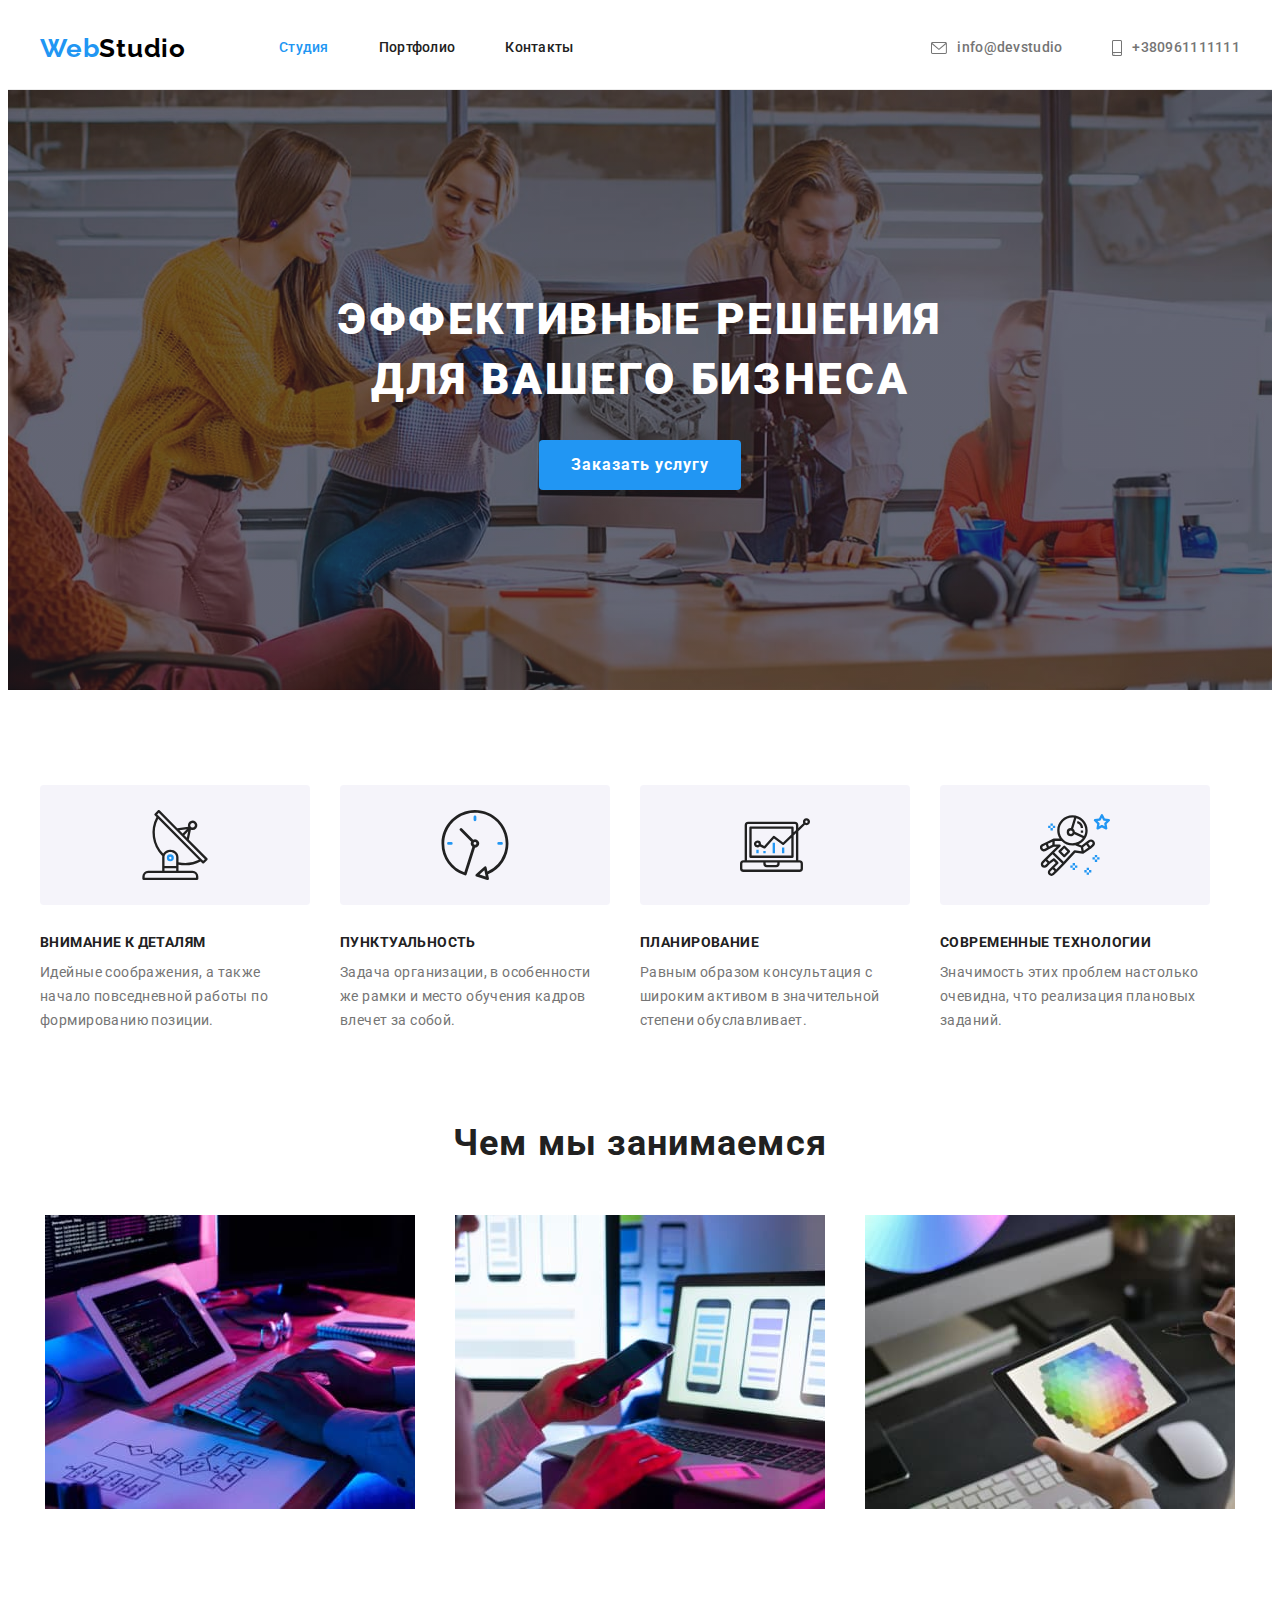
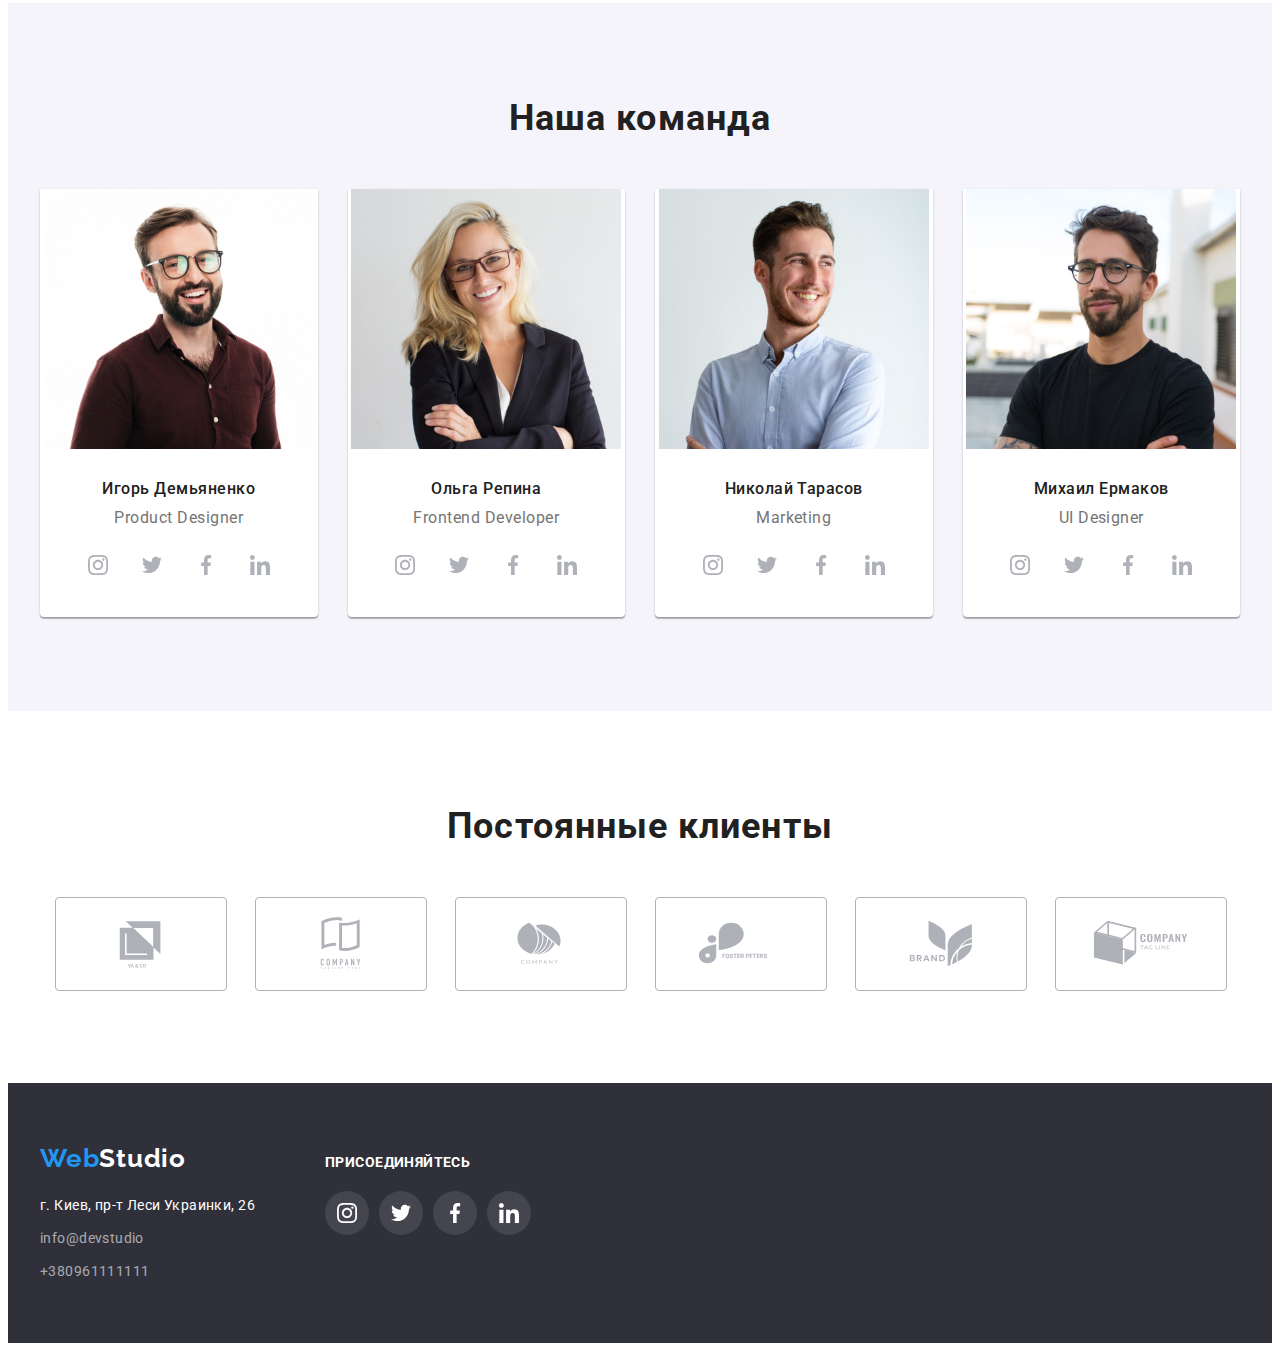
==== index.html @ 1d9ff9e4 "add HW4" ====
<!DOCTYPE html>
<html lang="ru">
  <head>
    <meta charset="UTF-8" />
    <meta http-equiv="X-UA-Compatible" content="IE=edge" />
    <meta name="viewport" content="width=device-width, initial-scale=1.0" />
    <link rel="preconnect" href="https://fonts.googleapis.com" />
    <link rel="preconnect" href="https://fonts.gstatic.com" crossorigin />
    <link
      href="https://fonts.googleapis.com/css2?family=Raleway:wght@700&family=Roboto:wght@400;500;700;900&display=swap"
      rel="stylesheet"
    />
    <title>WebStudio</title>
    <link
      rel="stylesheet"
      href="https://cdnjs.cloudflare.com/ajax/libs/modern-normalize/1.1.0/modern-normalize.min.css"
      integrity="sha512-wpPYUAdjBVSE4KJnH1VR1HeZfpl1ub8YT/NKx4PuQ5NmX2tKuGu6U/JRp5y+Y8XG2tV+wKQpNHVUX03MfMFn9Q=="
      crossorigin="anonymous"
      referrerpolicy="no-referrer"
    />
    <link rel="stylesheet" href="./css/styles.css" />
  </head>
  <body>
    <!----------------------header-->
    <header class="header">
      <div class="container">
        <a class="header-logo link logo" href="/" lang="en"
          ><span class="color-logo">Web</span>Studio</a
        >
        <nav class="header-nav">
          <ul class="header-list list">
            <li class="header-item">
              <a href="" class="header-link link current">Студия</a>
            </li>
            <li class="header-item">
              <a href="./portfolio.html" class="header-link link">Портфолио</a>
            </li>
            <li class="header-item">
              <a href="" class="header-link link">Контакты</a>
            </li>
          </ul>
        </nav>

        <ul class="header-contacts list">
          <li class="header-contacts-item">
            <a
              href="mailto:info@devstudio"
              class="header-contacts-link header-link link"
            >
              <svg class="header-icons" width="16" height="12">
                <use href="./images/icons.svg#icon-tel"></use>
              </svg>
              info@devstudio</a
            >
          </li>
          <li class="header-contacts-item">
            <a
              href="tel:+380961111111"
              class="header-contacts-link header-link link"
            >
              <svg class="header-icons" width="10" height="16">
                <use href="./images/icons.svg#icon-smartphone"></use>
              </svg>
              +380961111111</a
            >
          </li>
        </ul>
      </div>
    </header>

    <!---------------------------------main-->
    <main>
      <!-------------------------------hero-->
      <section class="hero">
        <div class="container">
          <h1 class="hero-title">Эффективные решения для вашего бизнеса</h1>
          <button type="button" onclick="" class="hero-btn hero-btn-text">
            Заказать услугу
          </button>
        </div>
      </section>

      <!-------------------------------properties-->
      <section class="properties">
        <div class="container">
          <h2 class="visually-hidden">Особенности</h2>
          <ul class="properties-list list">
            <li class="properties-item">
              <h3 class="properties-title">Внимание к деталям</h3>
              <p class="properties-text text">
                Идейные соображения, а также начало повседневной работы по
                формированию позиции.
              </p>
            </li>

            <li class="properties-item">
              <h3 class="properties-title">Пунктуальность</h3>
              <p class="properties-text text">
                Задача организации, в особенности же рамки и место обучения
                кадров влечет за собой.
              </p>
            </li>

            <li class="properties-item">
              <h3 class="properties-title">Планирование</h3>
              <p class="properties-text text">
                Равным образом консультация с широким активом в значительной
                степени обуславливает.
              </p>
            </li>

            <li class="properties-item">
              <h3 class="properties-title">Современные технологии</h3>
              <p class="properties-text text">
                Значимость этих проблем настолько очевидна, что реализация
                плановых заданий.
              </p>
            </li>
          </ul>
        </div>
      </section>

      <!-----------------------------------work-->
      <section class="work">
        <div class="container">
          <h2 class="work-title title">Чем мы занимаемся</h2>
          <ul class="work-list list">
            <li class="work-item">
              <img
                src="./images/box1.jpg"
                width="370"
                alt="руки печатают на клавиатуре"
              />
            </li>
            <li class="work-item">
              <img
                src="./images/box2.jpg"
                width="370"
                alt="руки, ноутбук, в одной руке телефон"
              />
            </li>
            <li class="work-item">
              <img
                src="./images/box3.jpg"
                width="370"
                alt="в руках девушки планшет, на планшете отображается цветовая схема"
              />
            </li>
          </ul>
        </div>
      </section>

      <!---------------------------------------our team-->
      <section class="team">
        <div class="container">
          <h2 class="our-team-title title">Наша команда</h2>
          <ul class="team-list list">
            <li class="team-item">
              <img
                src="./images/img-3.jpg"
                width="270"
                alt="фото Игорь Демьяненко"
              />
              <div class="team-title-text">
                <h3 class="team-title">Игорь Демьяненко</h3>
                <p lang="en" class="team-text">Product Designer</p>
                <ul class="team-social-list list">
                  <li class="team-social-item">
                    <a href="" class="team-social-link link">
                      <svg class="team-social-icon" width="20" height="20">
                        <use href="./images/icons.svg#icon-instagram"></use>
                      </svg>
                    </a>
                  </li>
                  <li class="team-social-item">
                    <a href="" class="team-social-link link">
                      <svg class="team-social-icon" width="20" height="20">
                        <use href="./images/icons.svg#icon-twitter"></use>
                      </svg>
                    </a>
                  </li>
                  <li class="team-social-item">
                    <a href="" class="team-social-link link">
                      <svg class="team-social-icon" width="20" height="20">
                        <use href="./images/icons.svg#icon-facebook"></use>
                      </svg>
                    </a>
                  </li>
                  <li class="team-social-item">
                    <a href="" class="team-social-link link">
                      <svg class="team-social-icon" width="20" height="20">
                        <use href="./images/icons.svg#icon-linkedin"></use>
                      </svg>
                    </a>
                  </li>
                </ul>
              </div>
            </li>

            <li class="team-item">
              <img
                src="./images/img-2(1).jpg"
                width="270"
                alt="фото Ольга Репина"
              />
              <div class="team-title-text">
                <h3 class="team-title">Ольга Репина</h3>
                <p lang="en" class="team-text">Frontend Developer</p>
                <ul class="team-social-list list">
                  <li class="team-social-item">
                    <a href="" class="team-social-link link">
                      <svg class="team-social-icon" width="20" height="20">
                        <use href="./images/icons.svg#icon-instagram"></use>
                      </svg>
                    </a>
                  </li>
                  <li class="team-social-item">
                    <a href="" class="team-social-link link">
                      <svg class="team-social-icon" width="20" height="20">
                        <use href="./images/icons.svg#icon-twitter"></use>
                      </svg>
                    </a>
                  </li>
                  <li class="team-social-item">
                    <a href="" class="team-social-link link">
                      <svg class="team-social-icon" width="20" height="20">
                        <use href="./images/icons.svg#icon-facebook"></use>
                      </svg>
                    </a>
                  </li>
                  <li class="team-social-item">
                    <a href="" class="team-social-link link">
                      <svg class="team-social-icon" width="20" height="20">
                        <use href="./images/icons.svg#icon-linkedin"></use>
                      </svg>
                    </a>
                  </li>
                </ul>
              </div>
            </li>

            <li class="team-item">
              <img
                src="./images/img-1(1).jpg"
                width="270"
                alt="фото Николай Тарасов"
              />
              <div class="team-title-text">
                <h3 class="team-title">Николай Тарасов</h3>
                <p lang="en" class="team-text">Marketing</p>
                <ul class="team-social-list list">
                  <li class="team-social-item">
                    <a href="" class="team-social-link link">
                      <svg class="team-social-icon" width="20" height="20">
                        <use href="./images/icons.svg#icon-instagram"></use>
                      </svg>
                    </a>
                  </li>
                  <li class="team-social-item">
                    <a href="" class="team-social-link link">
                      <svg class="team-social-icon" width="20" height="20">
                        <use href="./images/icons.svg#icon-twitter"></use>
                      </svg>
                    </a>
                  </li>
                  <li class="team-social-item">
                    <a href="" class="team-social-link link">
                      <svg class="team-social-icon" width="20" height="20">
                        <use href="./images/icons.svg#icon-facebook"></use>
                      </svg>
                    </a>
                  </li>
                  <li class="team-social-item">
                    <a href="" class="team-social-link link">
                      <svg class="team-social-icon" width="20" height="20">
                        <use href="./images/icons.svg#icon-linkedin"></use>
                      </svg>
                    </a>
                  </li>
                </ul>
              </div>
            </li>

            <li class="team-item">
              <img
                src="./images/img(1).jpg"
                width="270"
                alt="фото Михаил Ермаков"
              />
              <div class="team-title-text">
                <h3 class="team-title">Михаил Ермаков</h3>
                <p lang="en" class="team-text">UI Designer</p>
                <ul class="team-social-list list">
                  <li class="team-social-item">
                    <a href="" class="team-social-link link">
                      <svg class="team-social-icon" width="20" height="20">
                        <use href="./images/icons.svg#icon-instagram"></use>
                      </svg>
                    </a>
                  </li>
                  <li class="team-social-item">
                    <a href="" class="team-social-link link">
                      <svg class="team-social-icon" width="20" height="20">
                        <use href="./images/icons.svg#icon-twitter"></use>
                      </svg>
                    </a>
                  </li>
                  <li class="team-social-item">
                    <a href="" class="team-social-link link">
                      <svg class="team-social-icon" width="20" height="20">
                        <use href="./images/icons.svg#icon-facebook"></use>
                      </svg>
                    </a>
                  </li>
                  <li class="team-social-item">
                    <a href="" class="team-social-link link">
                      <svg class="team-social-icon" width="20" height="20">
                        <use href="./images/icons.svg#icon-linkedin"></use>
                      </svg>
                    </a>
                  </li>
                </ul>
              </div>
            </li>
          </ul>
        </div>
      </section>

      <!-------------------------------------------------------- clients -->
      <section class="clients">
        <div class="container">
          <h2 class="clients-title">Постоянные клиенты</h2>
          <ul class="clients-list list">
            <li class="clients-item">
              <a href="" class="clients-link link"
                ><svg class="clients-icon" width="106" height="60">
                  <use href="./images/icons.svg#icon-Logo1"></use>
                </svg>
              </a>
            </li>
            <li class="clients-item">
              <a href="" class="clients-link link"
                ><svg class="clients-icon" width="106" height="60">
                  <use href="./images/icons.svg#icon-Logo2"></use>
                </svg>
              </a>
            </li>
            <li class="clients-item">
              <a href="" class="clients-link link"
                ><svg class="clients-icon" width="106" height="60">
                  <use href="./images/icons.svg#icon-Logo3"></use>
                </svg>
              </a>
            </li>
            <li class="clients-item">
              <a href="" class="clients-link link"
                ><svg class="clients-icon" width="106" height="60">
                  <use href="./images/icons.svg#icon-Logo4"></use>
                </svg>
              </a>
            </li>
            <li class="clients-item">
              <a href="" class="clients-link link"
                ><svg class="clients-icon" width="106" height="60">
                  <use href="./images/icons.svg#icon-Logo5"></use>
                </svg>
              </a>
            </li>
            <li class="clients-item">
              <a href="" class="clients-link link"
                ><svg class="clients-icon" width="106" height="60">
                  <use href="./images/icons.svg#icon-Logo6"></use>
                </svg>
              </a>
            </li>
          </ul>
        </div>
      </section>
    </main>

    <!-----------------------------------------footer-->
    <footer class="footer">
      <div class="container">
        <div class="footer-contacts">
          <a class="footer-logo link logo" href="/" lang="en"
            ><span class="color-logo">Web</span>Studio</a
          >
          <address class="footer-address text">
            <p class="footer-address-text">г. Киев, пр-т Леси Украинки, 26</p>
            <ul class="footer-address-list list">
              <li class="footer-address-item">
                <a
                  href="mailto:info@devstudio"
                  class="footer-address-email link"
                  >info@devstudio</a
                >
              </li>
              <li class="footer-address-item">
                <a href="tel:+380961111111" class="footer-address-tel link"
                  >+380961111111</a
                >
              </li>
            </ul>
          </address>
        </div>
        <div class="footer-icons">
          <h2 class="footer-text">Присоединяйтесь</h2>
          <ul class="footer-social-list list">
            <li class="footer-social-item">
              <a href="" class="footer-social-link link">
                <svg class="footer-social-icon" width="20" height="20">
                  <use href="./images/icons.svg#icon-instagram"></use>
                </svg>
              </a>
            </li>
            <li class="footer-social-item">
              <a href="" class="footer-social-link link">
                <svg class="footer-social-icon" width="20" height="20">
                  <use href="./images/icons.svg#icon-twitter"></use>
                </svg>
              </a>
            </li>
            <li class="footer-social-item">
              <a href="" class="footer-social-link link">
                <svg class="footer-social-icon" width="20" height="20">
                  <use href="./images/icons.svg#icon-facebook"></use>
                </svg>
              </a>
            </li>
            <li class="footer-social-item">
              <a href="" class="footer-social-link link">
                <svg class="footer-social-icon" width="20" height="20">
                  <use href="./images/icons.svg#icon-linkedin"></use>
                </svg>
              </a>
            </li>
          </ul>
        </div>
      </div>
    </footer>
  </body>
</html>
---- css/styles.css ----
:root {
  --main-text-color: #212121;
  --second-text-color: #757575;
  --third-text-color: #ffffff;
  --accent-text-color: #2196f3;
  --main-background-color: #ffffff;
}

p,
h1,
h2,
h3,
h4,
h5,
h6 {
  margin: 0;
}

ul,
ol {
  margin: 0;
  padding-left: 0;
}

button {
  cursor: pointer;
}

img {
  display: block;
  margin: 0 auto;
}

body {
  font-family: "Roboto", sans-serif;
  background-color: var(--main-background-color);
  color: var(--main-text-color);
}

.container {
  width: 1200px;
  margin: 0 auto;
  padding-left: 15px;
  padding-right: 15px;
  /* outline: 1px solid red; */
}

.list {
  list-style: none;
}

.link {
  text-decoration: none;
}

.logo {
  font-family: "Raleway";
  font-weight: 700;
  font-size: 26px;
  line-height: 1.19;
  letter-spacing: 0.03em;
}

.text {
  font-size: 14px;
  line-height: 1.71;
  letter-spacing: 0.03em;
}

.title {
  font-weight: 700;
  font-size: 36px;
  line-height: 1.17;
  text-align: center;
  letter-spacing: 0.03em;
}

/* --------------------HEADER----------------- */
.header {
  /* background-color: yellowgreen; */
  padding-top: 25px;
  padding-bottom: 25px;
  border-bottom: 1px solid #ececec;
}

.header-logo {
  color: #000000;
  margin-right: 93px;
}

.header .container {
  display: flex;
  align-items: center;
}

.header-list {
  display: flex;
  align-items: center;
}

.header-item:not(:last-child) {
  margin-right: 50px;
}

.color-logo {
  color: #2196f3;
}

.header-list .link.current {
  color: var(--accent-text-color);
}

.header-link {
  display: flex;
  align-items: center;
  font-weight: 500;
  font-size: 14px;
  line-height: 1.14;
  letter-spacing: 0.02em;
  color: var(--main-text-color);
}

.header-contacts {
  display: flex;
  margin-left: auto;
}

.header-contacts-item:not(:last-child) {
  margin-right: 50px;
}

.header-contacts-link {
  color: var(--second-text-color);
}

.header-icons {
  fill: currentColor;
  margin-right: 10px;
}

.header-link:hover,
.header-link:focus {
  color: var(--accent-text-color);
}
.header-contacts-link:hover,
.header-contacts-link:focus {
  fill: var(--accent-text-color);
}

/* --------------------HERO----------------- */
.hero {
  background-color: #2f303a;
  background-image: linear-gradient(
      rgba(47, 48, 58, 0.4),
      rgba(47, 48, 58, 0.4)
    ),
    url(../images/Img.jpg);
  background-repeat: no-repeat;
  background-position: center;
  border-style: cover;
  max-width: 1600px;
  margin: 0 auto;
  padding-top: 200px;
  padding-bottom: 200px;
}

.hero-title {
  font-weight: 900;
  font-size: 44px;
  line-height: 1.36;
  text-align: center;
  letter-spacing: 0.06em;
  text-transform: uppercase;
  width: 696px;
  color: var(--third-text-color);
  margin-left: auto;
  margin-right: auto;
  margin-bottom: 30px;
  /* padding: 200px 250px 30px 250px; */
}

.hero-btn {
  display: block;
  font-family: inherit;
  font-weight: 700;
  font-size: 16px;
  line-height: 1.88;
  letter-spacing: 0.06em;
  color: var(--third-text-color);
  background-color: #2196f3;
  border: none;
  padding: 10px 32px;
  margin: 0 auto;
  border-radius: 4px;
}

.hero-btn:hover,
.hero-btn:focus {
  background-color: #188ce8;
}

/* --------------------PROPERTIES----------------- */

.properties {
  /* background-color: yellow; */
  padding-top: 95px;
  padding-bottom: 45px;
}

.properties-list {
  display: flex;
}

.properties-item {
  max-width: 270px;
}

.properties-item:not(:last-child) {
  margin-right: 30px;
}

.properties-item::before {
  display: block;
  content: "";
  height: 120px;
  background: #f5f4fa;
  background-repeat: no-repeat;
  background-position: center;
  border-radius: 4px;
  margin-bottom: 30px;
}

.properties-item:nth-child(1)::before {
  background-image: url(../images/antenna1.svg);
}

.properties-item:nth-child(2)::before {
  background-image: url(../images/clock2.svg);
}

.properties-item:nth-child(3)::before {
  background-image: url(../images/diagram3.svg);
}

.properties-item:nth-child(4)::before {
  background-image: url(../images/astronaut4.svg);
}

.visually-hidden {
  position: absolute;
  white-space: nowrap;
  width: 1px;
  height: 1px;
  overflow: hidden;
  border: 0;
  padding: 0;
  clip: rect(0 0 0 0);
  clip-path: inset(50%);
  margin: -1px;
}

.properties-title {
  font-weight: 700;
  font-size: 14px;
  line-height: 1.14;
  letter-spacing: 0.03em;
  text-transform: uppercase;
  margin-bottom: 10px;
}

.properties-text {
  color: var(--second-text-color);
}

/* --------------------WORK----------------- */
.work {
  /* background-color: blue; */
  padding-top: 45px;
  padding-bottom: 94px;
}

.work-list {
  display: flex;
  flex-wrap: wrap;
  margin: -15px;
}

.work-item {
  flex-basis: calc(100% / 3 - 30px);
  margin: 15px;
}

.work-title {
  margin-bottom: 50px;
}

/* --------------------OUR TEAM----------------- */
.team {
  background-color: #f5f4fa;
  max-width: 1600px;
  margin: 0 auto;
  padding-top: 94px;
  padding-bottom: 94px;
}

.our-team-title {
  margin-bottom: 50px;
}

.team-item {
  background-color: #ffffff;
}

.team-title-text {
  text-align: center;
  padding-top: 30px;
  padding-bottom: 30px;
}

.team-title {
  font-weight: 500;
  font-size: 16px;
  line-height: 1.19;
  text-align: center;
  letter-spacing: 0.03em;
  margin-bottom: 10px;
}

.team-list {
  display: flex;
  margin-left: -30px;
}

.team-item {
  flex-basis: calc(100% / 4 - 30px);
  margin-left: 30px;
  box-shadow: 0px 1px 3px rgba(0, 0, 0, 0.12), 0px 1px 1px rgba(0, 0, 0, 0.14),
    0px 2px 1px rgba(0, 0, 0, 0.2);
  border-radius: 0px 0px 4px 4px;
}

.team-text {
  line-height: 1.19;
  text-align: center;
  letter-spacing: 0.03em;
  color: var(--second-text-color);
}

.team-social-list {
  display: flex;
  justify-content: center;
  margin-top: 16px;
}

.team-social-item {
  width: 44px;
  height: 44px;
  margin-right: 10px;
}

.team-social-item:last-child {
  margin: 0;
}

.team-social-link {
  width: 100%;
  height: 100%;
  border-radius: 50%;
  display: flex;
  align-items: center;
  justify-content: center;
}

.team-social-icon {
  fill: #afb1b8;
}

.team-social-link:hover,
.team-social-link:focus {
  background-color: #2196f3;
}

.team-social-link:hover .team-social-icon,
.team-social-link:focus .team-social-icon {
  fill: #ffffff;
}

/* --------------------CLIENTS----------------- */
.clients {
  padding-top: 94px;
  padding-bottom: 94px;
}

.clients-title {
  font-size: 36px;
  line-height: calc(42 / 36);
  text-align: center;
  letter-spacing: 0.03em;
  color: var(--main-text-color);
}

.clients-list {
  display: flex;
  justify-content: center;
  margin-top: 50px;
}

.clients-item {
  width: 170px;
  height: 92px;
  margin-right: 30px;
}

.clients-item:last-child {
  margin-right: 0;
}

.clients-link {
  display: flex;
  align-items: center;
  justify-content: center;
  width: 100%;
  height: 100%;
  border: 1px solid #afb1b8;
  border-radius: 4px;
}

.clients-icon {
  fill: #afb1b8;
}

.clients-link:hover .clients-icon,
.clients-link:focus .clients-icon {
  fill: var(--accent-text-color);
}

.clients-link:hover,
.clients-link:focus {
  border-color: var(--accent-text-color);
}

/* --------------------FOOTER----------------- */
.footer {
  background-color: #2f303a;
  max-width: 1600px;
  margin: 0 auto;
  padding-top: 60px;
  padding-bottom: 60px;
}

.footer .container {
  display: flex;
  align-items: baseline;
}

.footer-contacts {
  margin-right: 70px;
}

.footer-logo {
  color: #ffffff;
}

.footer-address {
  font-style: normal;
  margin-top: 20px;
}

.footer-address-text {
  color: var(--third-text-color);
  margin-bottom: 9px;
}

.footer-address-item:not(:last-child) {
  margin-bottom: 9px;
}

.footer-address-email,
.footer-address-tel {
  color: rgba(255, 255, 255, 0.6);
}

.footer-address-email:hover,
.footer-address-tel:hover,
.footer-address-email:focus,
.footer-address-tel:focus {
  color: var(--accent-text-color);
}

/* .footer-icons {
  margin-top: 12px;
} */

.footer-text {
  font-size: 14px;
  line-height: 1.14;
  letter-spacing: 0.03em;
  text-transform: uppercase;
  color: var(--third-text-color);
  margin-bottom: 20px;
}

.footer-social-list {
  display: flex;
}

.footer-social-item {
  width: 44px;
  height: 44px;
  margin-right: 10px;
}

.footer-social-item:last-child {
  margin: 0;
}

.footer-social-link {
  width: 100%;
  height: 100%;
  border-radius: 50%;
  display: flex;
  align-items: center;
  justify-content: center;
  background: rgba(255, 255, 255, 0.1);
  border-radius: 50%;
}

.footer-social-icon {
  fill: #ffffff;
}

.footer-social-link:hover,
.footer-social-link:focus {
  background: #2196f3;
}

/* --------------------PORTFOLIO-------------------- */
.portfolio {
  padding-top: 94px;
  padding-bottom: 94px;
}

/*------------------------------- filter */

.filter-list {
  display: flex;
  justify-content: center;
  margin-bottom: 50px;
}

.filter-btn {
  font-family: inherit;
  font-weight: 500;
  font-size: 16px;
  line-height: 1.62;
  text-align: center;
  letter-spacing: 0.03em;
  color: #212121;
  background-color: #f5f4fa;
  cursor: pointer;
  border: none;
  border-radius: 4px;
  padding: 6px 22px 6px 22px;
}

.filter-item:not(:last-child) {
  margin-right: 8px;
}

.filter-btn:hover,
.filter-btn:focus {
  color: #ffffff;
  background-color: #2196f3;
  box-shadow: 0px 3px 1px rgba(0, 0, 0, 0.1), 0px 1px 2px rgba(0, 0, 0, 0.08),
    0px 2px 2px rgba(0, 0, 0, 0.12);
}

/* ---------------------------------projects */
.projects-list {
  display: flex;
  flex-wrap: wrap;
  margin-left: -30px;
  margin-top: -30px;
}

.projects-list > .projects-item {
  /* outline: 1px dashed blue; */
  flex-basis: calc(100% / 3 - 30px);
  margin-left: 30px;
  margin-top: 30px;
}

.projects-link {
  display: block;
}

.projects-title {
  font-weight: 700;
  font-size: 18px;
  line-height: 2;
  letter-spacing: 0.06em;
  color: var(--main-text-color);
  margin-bottom: 4px;
}

.projects-text {
  line-height: 1.88;
  letter-spacing: 0.03em;
  color: var(--second-text-color);
}

.projects-title-text {
  padding: 20px 24px 20px 24px;
  border-right: 1px solid #eeeeee;
  border-bottom: 1px solid #eeeeee;
  border-left: 1px solid #eeeeee;
}

.projects-link:hover,
.projects-link:focus {
  box-shadow: 0px 3px 1px rgba(0, 0, 0, 0.1), 0px 1px 2px rgba(0, 0, 0, 0.08),
    0px 2px 2px rgba(0, 0, 0, 0.12);
  border-radius: 4px;
}
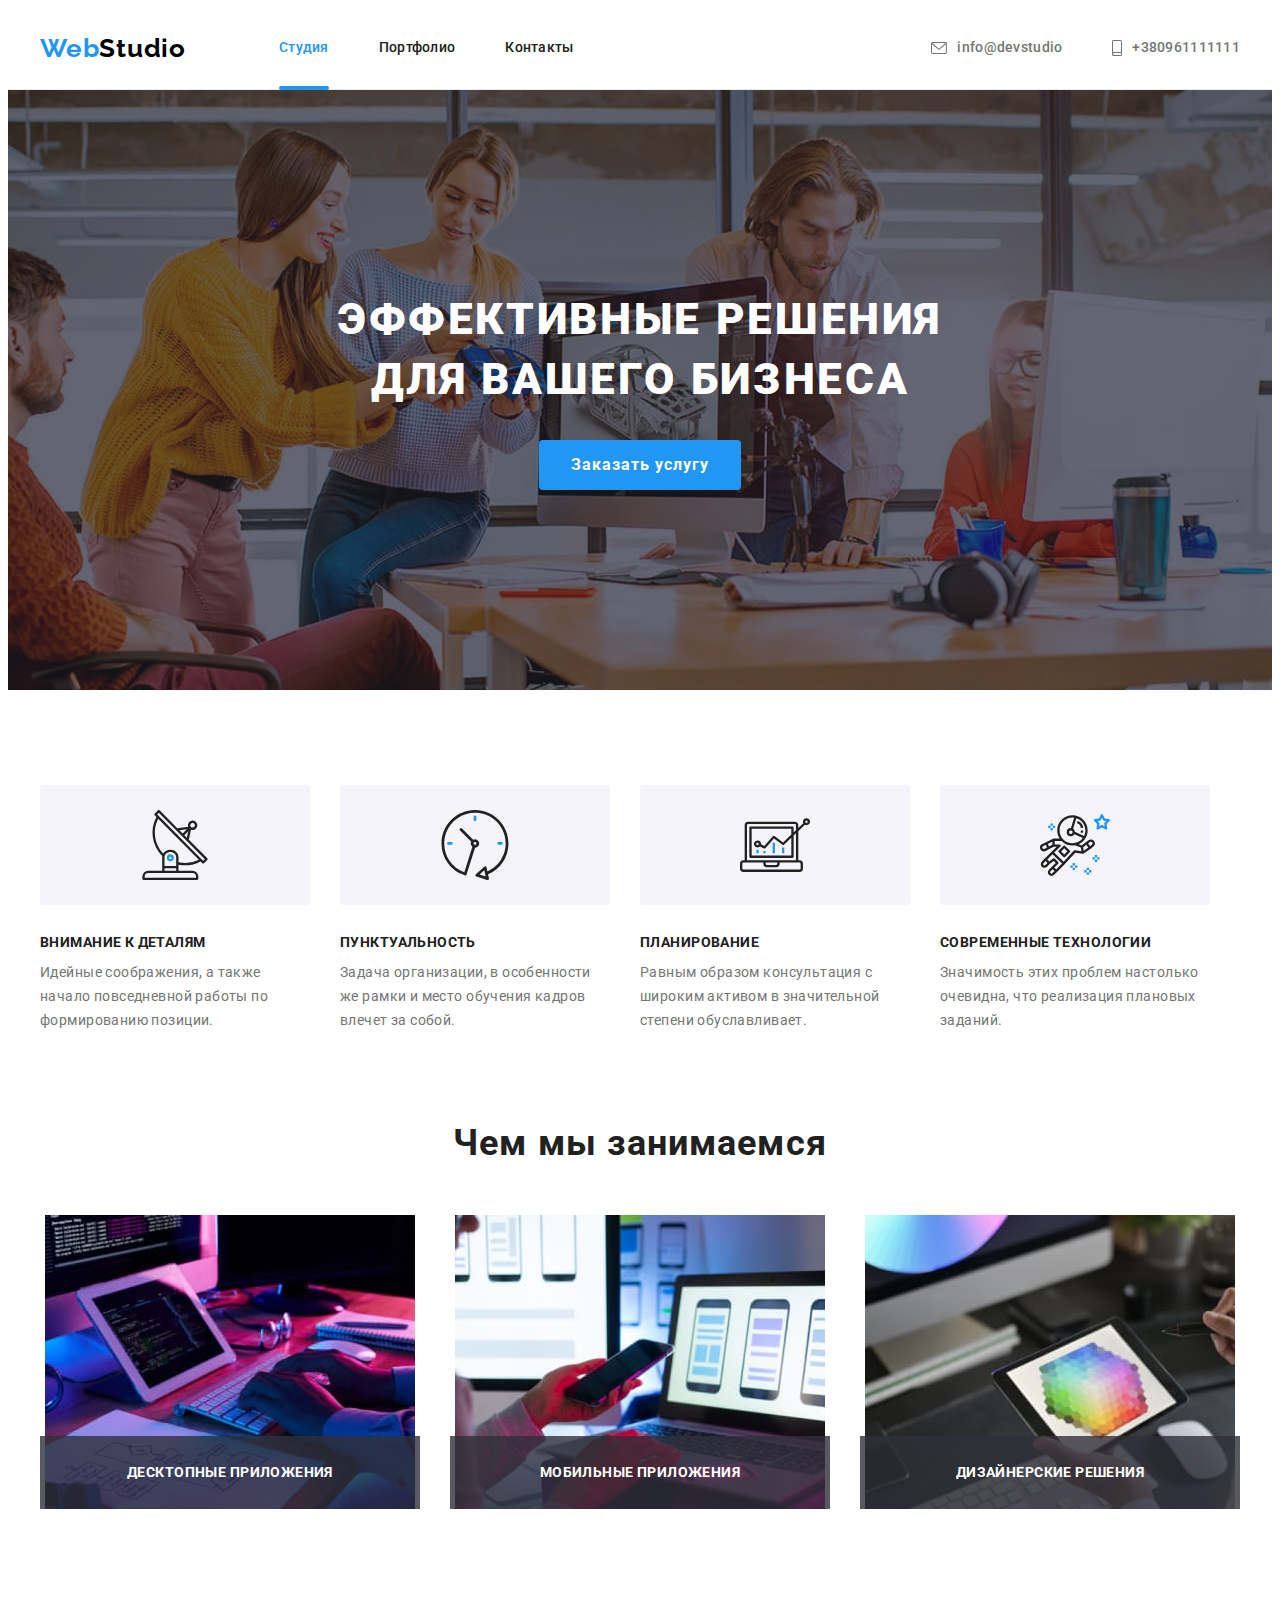
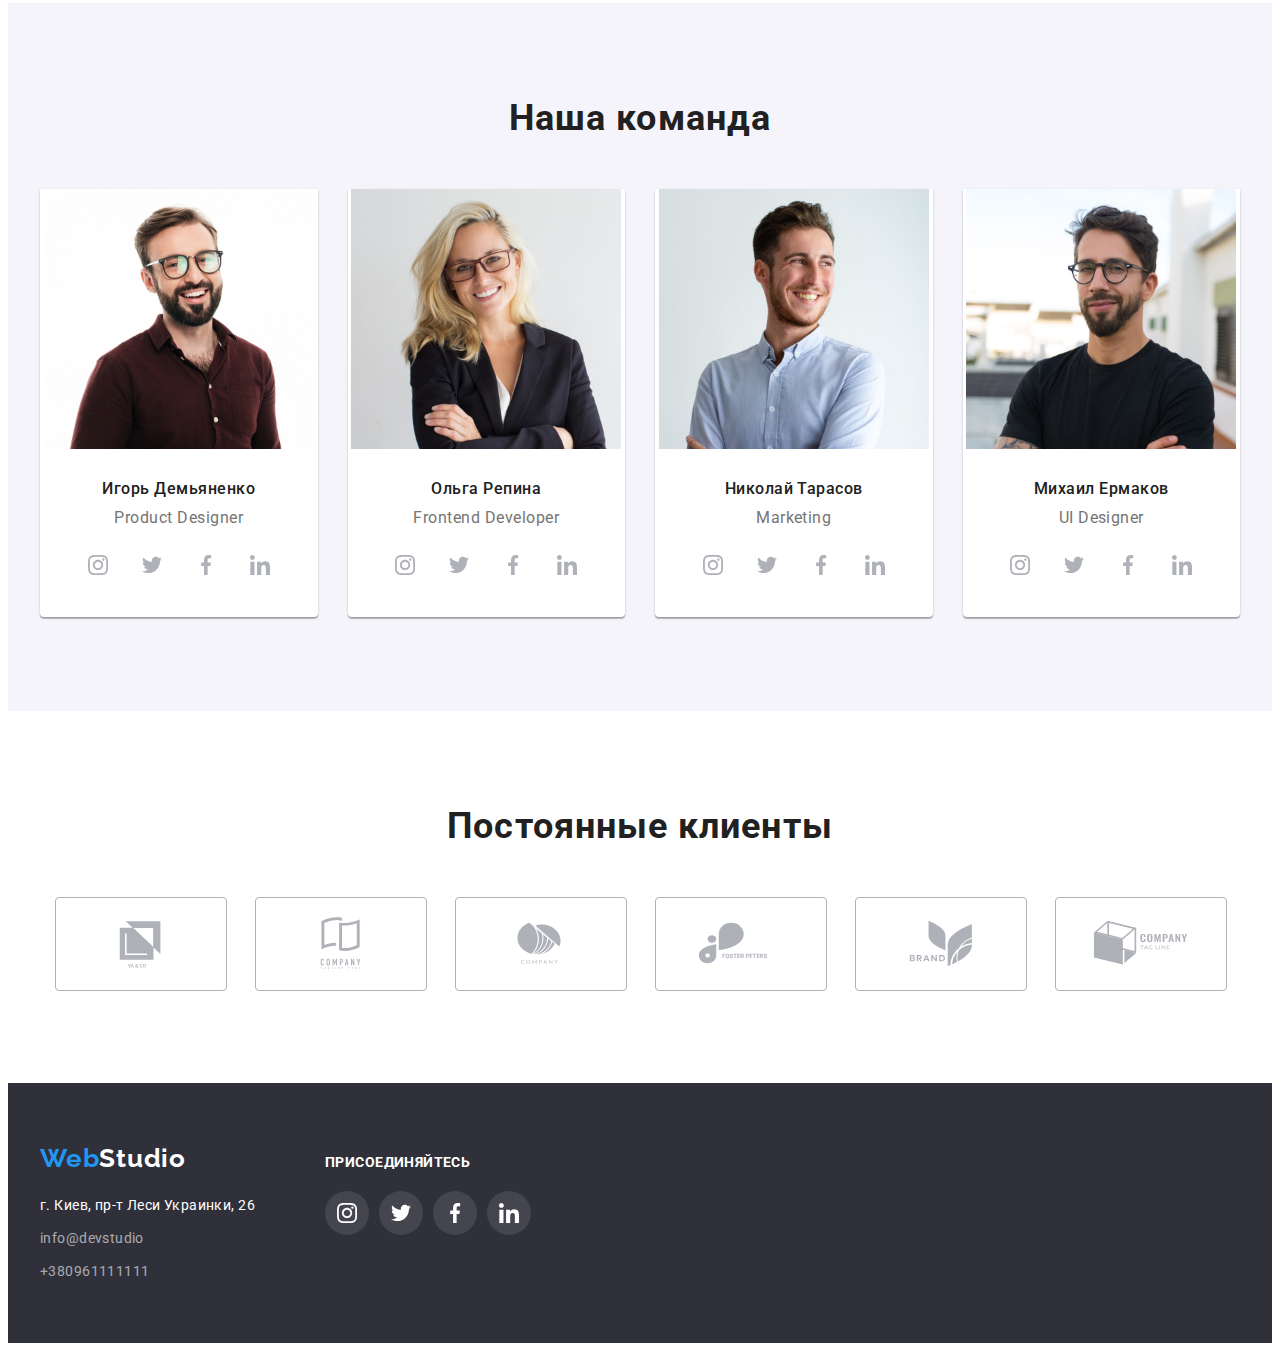
==== commit 3f4fc310: "HW5" ====
--- a/index.html
+++ b/index.html
@@ -30,7 +30,7 @@
         <nav class="header-nav">
           <ul class="header-list list">
             <li class="header-item">
-              <a href="" class="header-link link current">Студия</a>
+              <a href="" class="header-link current link">Студия</a>
             </li>
             <li class="header-item">
               <a href="./portfolio.html" class="header-link link">Портфолио</a>
@@ -74,7 +74,12 @@
       <section class="hero">
         <div class="container">
           <h1 class="hero-title">Эффективные решения для вашего бизнеса</h1>
-          <button type="button" onclick="" class="hero-btn hero-btn-text">
+          <button
+            type="button"
+            onclick=""
+            class="hero-btn hero-btn-text"
+            data-modal-open
+          >
             Заказать услугу
           </button>
         </div>
@@ -92,7 +97,6 @@
                 формированию позиции.
               </p>
             </li>
-
             <li class="properties-item">
               <h3 class="properties-title">Пунктуальность</h3>
               <p class="properties-text text">
@@ -100,7 +104,6 @@
                 кадров влечет за собой.
               </p>
             </li>
-
             <li class="properties-item">
               <h3 class="properties-title">Планирование</h3>
               <p class="properties-text text">
@@ -108,7 +111,6 @@
                 степени обуславливает.
               </p>
             </li>
-
             <li class="properties-item">
               <h3 class="properties-title">Современные технологии</h3>
               <p class="properties-text text">
@@ -126,25 +128,34 @@
           <h2 class="work-title title">Чем мы занимаемся</h2>
           <ul class="work-list list">
             <li class="work-item">
-              <img
-                src="./images/box1.jpg"
-                width="370"
-                alt="руки печатают на клавиатуре"
-              />
+              <div class="work-top">
+                <img
+                  src="./images/box1.jpg"
+                  width="370"
+                  alt="руки печатают на клавиатуре"
+                />
+                <p class="work-top-text">Десктопные приложения</p>
+              </div>
             </li>
             <li class="work-item">
-              <img
-                src="./images/box2.jpg"
-                width="370"
-                alt="руки, ноутбук, в одной руке телефон"
-              />
+              <div class="work-top">
+                <img
+                  src="./images/box2.jpg"
+                  width="370"
+                  alt="руки, ноутбук, в одной руке телефон"
+                />
+                <p class="work-top-text">Мобильные приложения</p>
+              </div>
             </li>
             <li class="work-item">
-              <img
-                src="./images/box3.jpg"
-                width="370"
-                alt="в руках девушки планшет, на планшете отображается цветовая схема"
-              />
+              <div class="work-top">
+                <img
+                  src="./images/box3.jpg"
+                  width="370"
+                  alt="в руках девушки планшет, на планшете отображается цветовая схема"
+                />
+                <p class="work-top-text">Дизайнерские решения</p>
+              </div>
             </li>
           </ul>
         </div>
@@ -326,7 +337,7 @@
         </div>
       </section>
 
-      <!-------------------------------------------------------- clients -->
+      <!------------------------------------------- clients -->
       <section class="clients">
         <div class="container">
           <h2 class="clients-title">Постоянные клиенты</h2>
@@ -438,5 +449,17 @@
         </div>
       </div>
     </footer>
+    <!-- --------------------------------------modal window -->
+    <div class="backdrop is-hidden" data-modal>
+      <div class="modal">
+        <button type="button" class="modal-close-btn" data-modal-close>
+          <svg width="18" height="18" class="modal-close-x">
+            <use href="./images/icons.svg#icon-close"></use>
+          </svg>
+        </button>
+      </div>
+    </div>
+    <!------------------------------------- scripts -->
+    <script src="./js/modal.js"></script>
   </body>
 </html>
--- a/css/styles.css
+++ b/css/styles.css
@@ -118,6 +118,8 @@
   line-height: 1.14;
   letter-spacing: 0.02em;
   color: var(--main-text-color);
+  transition: color 250ms cubic-bezier(0.4, 0, 0.2, 1);
+  position: relative;
 }
 
 .header-contacts {
@@ -131,6 +133,7 @@
 
 .header-contacts-link {
   color: var(--second-text-color);
+  transition: color 250ms cubic-bezier(0.4, 0, 0.2, 1);
 }
 
 .header-icons {
@@ -145,6 +148,17 @@
 .header-contacts-link:hover,
 .header-contacts-link:focus {
   fill: var(--accent-text-color);
+}
+
+.header-link.current::after {
+  content: "";
+  position: absolute;
+  width: 100%;
+  height: 4px;
+  background: var(--accent-text-color);
+  border-radius: 2px;
+  left: 0;
+  bottom: -34px;
 }
 
 /* --------------------HERO----------------- */
@@ -290,6 +304,26 @@
   margin: 15px;
 }
 
+.work-top {
+  position: relative;
+}
+
+.work-top-text {
+  position: absolute;
+  bottom: 0;
+  width: 100%;
+  font-weight: 700;
+  font-size: 14px;
+  line-height: 1.33;
+  text-align: center;
+  letter-spacing: 0.03em;
+  text-transform: uppercase;
+  color: var(--third-text-color);
+  background: rgba(47, 48, 58, 0.8);
+  padding-top: 27px;
+  padding-bottom: 27px;
+}
+
 .work-title {
   margin-bottom: 50px;
 }
@@ -369,6 +403,8 @@
   display: flex;
   align-items: center;
   justify-content: center;
+  transition: background-color 250ms cubic-bezier(0.4, 0, 0.2, 1),
+    fill 250ms cubic-bezier(0.4, 0, 0.2, 1);
 }
 
 .team-social-icon {
@@ -409,6 +445,8 @@
   width: 170px;
   height: 92px;
   margin-right: 30px;
+  transition: border-color 250ms cubic-bezier(0.4, 0, 0.2, 1),
+    fill 250ms cubic-bezier(0.4, 0, 0.2, 1);
 }
 
 .clients-item:last-child {
@@ -478,6 +516,7 @@
 .footer-address-email,
 .footer-address-tel {
   color: rgba(255, 255, 255, 0.6);
+  transition: color 250ms cubic-bezier(0.4, 0, 0.2, 1);
 }
 
 .footer-address-email:hover,
@@ -523,6 +562,7 @@
   justify-content: center;
   background: rgba(255, 255, 255, 0.1);
   border-radius: 50%;
+  transition: background 250ms cubic-bezier(0.4, 0, 0.2, 1);
 }
 
 .footer-social-icon {
@@ -561,6 +601,7 @@
   border: none;
   border-radius: 4px;
   padding: 6px 22px 6px 22px;
+  transition: background-color 250ms cubic-bezier(0.4, 0, 0.2, 1);
 }
 
 .filter-item:not(:last-child) {
@@ -592,6 +633,30 @@
 
 .projects-link {
   display: block;
+  transition: box-shadow 250ms cubic-bezier(0.4, 0, 0.2, 1);
+}
+
+.projects-item:hover .projects-top-text {
+  transform: translateY(0);
+}
+
+.projects-image {
+  position: relative;
+  overflow: hidden;
+}
+
+.projects-top-text {
+  position: absolute;
+  top: 0;
+  font-size: 18px;
+  line-height: 1.56;
+  letter-spacing: 0.03em;
+  color: var(--third-text-color);
+  background: rgba(33, 150, 243, 0.9);
+  padding: 63px 24px;
+  height: 100%;
+  transform: translateY(100%);
+  transition: transform 250ms linear;
 }
 
 .projects-title {
@@ -622,3 +687,56 @@
     0px 2px 2px rgba(0, 0, 0, 0.12);
   border-radius: 4px;
 }
+
+/* ------modal window */
+.backdrop {
+  position: fixed;
+  width: 100vw;
+  height: 100vh;
+  background: rgba(0, 0, 0, 0.2);
+  top: 0;
+  transition: opacity 250ms, visibility 250ms;
+}
+
+.backdrop.is-hidden .modal {
+  transform: translate(-50%, -50%) scale(0);
+}
+
+.modal {
+  width: 530px;
+  min-height: 580px;
+  background-color: var(--main-background-color);
+  box-shadow: 0px 1px 3px rgba(0, 0, 0, 0.12), 0px 1px 1px rgba(0, 0, 0, 0.14),
+    0px 2px 1px rgba(0, 0, 0, 0.2);
+  border-radius: 4px;
+  position: absolute;
+  top: 50%;
+  left: 50%;
+  transform: translate(-50%, -50%) scale(1);
+  transition: transform 250ms;
+}
+
+.modal-close-btn {
+  width: 30px;
+  height: 30px;
+  background-color: transparent;
+  border: 1px solid rgba(0, 0, 0, 0.1);
+  border-radius: 50%;
+  position: absolute;
+  top: 8px;
+  right: 8px;
+}
+
+.modal-close-x {
+  display: block;
+}
+
+.is-hidden {
+  visibility: hidden;
+  opacity: 0;
+  pointer-events: none;
+}
+
+.no-scroll {
+  overflow: hidden;
+}
